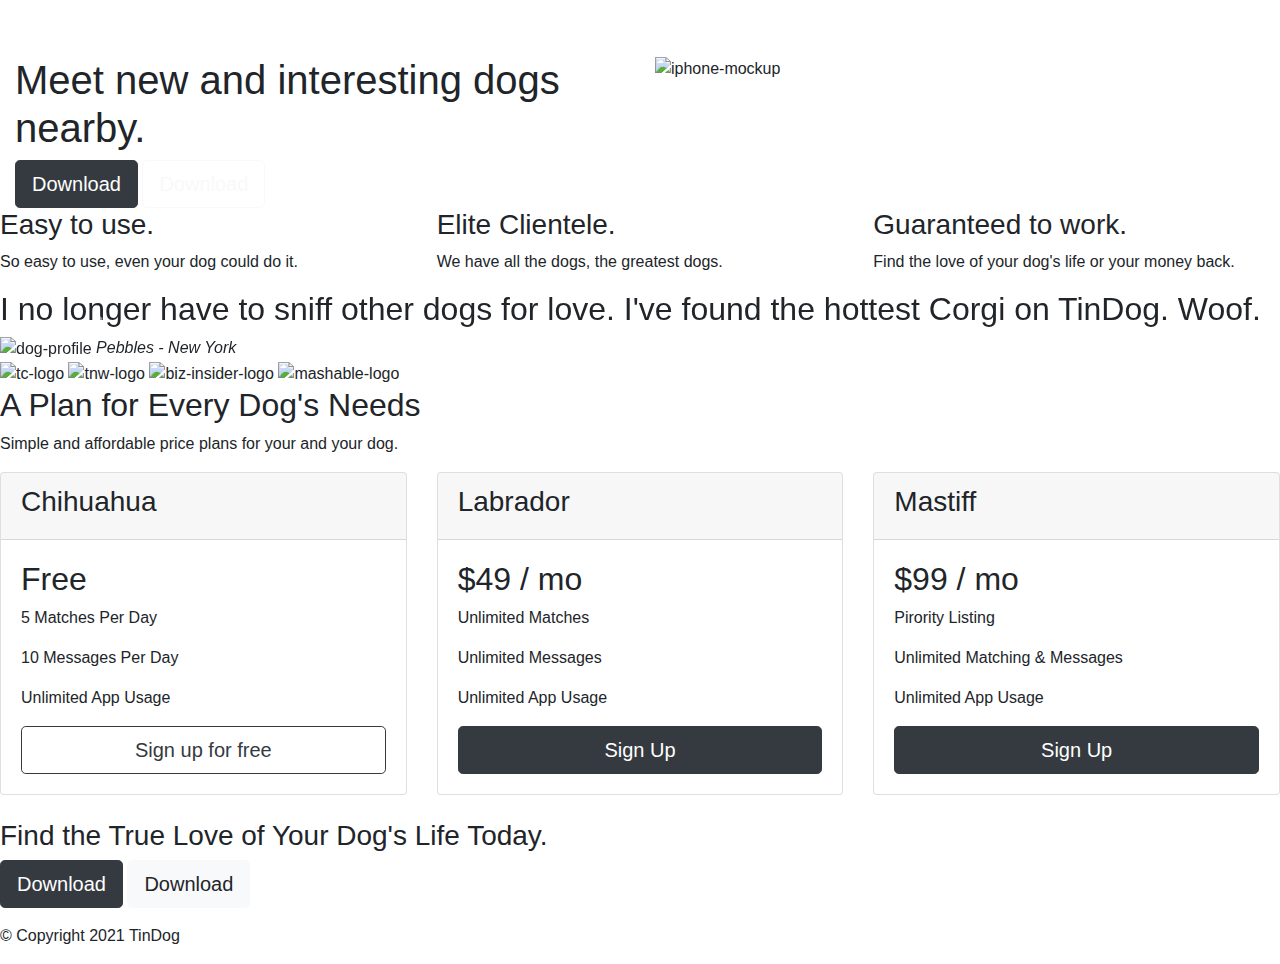
==== index.html @ ceaa9ab2 "Add files via upload" ====
<!DOCTYPE html>
<html>

<head>

  <meta charset="utf-8">
  <title>tinDog</title>

  <!-- Bootstrap scripts -->
  <script src="https://code.jquery.com/jquery-3.2.1.slim.min.js" integrity="sha384-KJ3o2DKtIkvYIK3UENzmM7KCkRr/rE9/Qpg6aAZGJwFDMVNA/GpGFF93hXpG5KkN" crossorigin="anonymous"></script>
  <script src="https://cdnjs.cloudflare.com/ajax/libs/popper.js/1.12.9/umd/popper.min.js" integrity="sha384-ApNbgh9B+Y1QKtv3Rn7W3mgPxhU9K/ScQsAP7hUibX39j7fakFPskvXusvfa0b4Q" crossorigin="anonymous"></script>
  <script src="https://maxcdn.bootstrapcdn.com/bootstrap/4.0.0/js/bootstrap.min.js" integrity="sha384-JZR6Spejh4U02d8jOt6vLEHfe/JQGiRRSQQxSfFWpi1MquVdAyjUar5+76PVCmYl" crossorigin="anonymous"></script>

  <!-- fonts -->
  <link href="https://fonts.googleapis.com/css2?family=Montserrat:wght@400;600;700;900&family=Ubuntu&display=swap" rel="stylesheet">

  <!-- fontawesome -->
  <script src="https://kit.fontawesome.com/6fe6f8eb35.js" crossorigin="anonymous"></script>

  <!-- Stylesheets -->
  <link rel="stylesheet" href="https://maxcdn.bootstrapcdn.com/bootstrap/4.0.0/css/bootstrap.min.css" integrity="sha384-Gn5384xqQ1aoWXA+058RXPxPg6fy4IWvTNh0E263XmFcJlSAwiGgFAW/dAiS6JXm" crossorigin="anonymous">
  <link rel="stylesheet" href="css/styles.css">

</head>


<body>

  <section class="colored-section" id="title">
    <!-- top container -->
    <div class="container-fluid">
      <!-- main navigation bar -->
      <nav class="navbar navbar-expand-lg navbar-dark">
        <a class="navbar-brand" href="">tindog</a>
        <button class="navbar-toggler" type="button" data-toggle="collapse" data-target="#navbarTogglerDemo02" aria-controls="navbarTogglerDemo02" aria-expanded="false" aria-label="Toggle navigation">
          <span class="navbar-toggler-icon"></span>
        </button>
        <div class="collapse navbar-collapse" id="navbarTogglerDemo02">
          <ul class="navbar-nav ml-auto">
            <li class="nav-item">
              <a class="nav-link" href="">Contact</a>
            </li>
            <li class="nav-item">
              <a class="nav-link" href="">Pricing</a>
            </li>
            <li class="nav-item">
              <a class="nav-link" href="">Download</a>
            </li>
          </ul>
        </div>
      </nav>



      <!-- Title -->

      <div class="row">
        <div class="col-lg-6">
          <h1 class="catchPhrase">Meet new and interesting dogs nearby.</h1>
          <button type="button" class="btn btn-dark btn-lg"> <i class="fab fa-apple"></i> Download</button>
          <button type="button" class="gpBtn btn btn-outline-light btn-lg"> <i class="fab fa-google-play"></i> Download</button>
        </div>

        <div class="col-lg-6">
          <img class="dogSelfie" src="images/iphone6.png" alt="iphone-mockup">
        </div>
      </div>
    </div>
  </section>


  <!-- Features -->

  <section class="white-section" id="features">

    <div class="row">
      <div class="featContainer col-lg-4 col-md-12 col-sm-12">
        <i class="faStack fas fa-check-circle fa-5x"></i>
        <h3 class="featHeadings">Easy to use.</h3>
        <p class="featDescript">So easy to use, even your dog could do it.</p>
      </div>
      <div class="featContainer col-lg-4 col-md-12 col-sm-12">
        <i class="faStack fas fa-bullseye fa-5x"></i>
        <h3 class="featHeadings">Elite Clientele.</h3>
        <p class="featDescript">We have all the dogs, the greatest dogs.</p>
      </div>
      <div class="featContainer col-lg-4 col-md-12 col-sm-12">
        <i class="faStack fas fa-heart fa-5x"></i>
        <h3 class="featHeadings">Guaranteed to work.</h3>
        <p class="featDescript">Find the love of your dog's life or your money back.</p>
      </div>
    </div>
    </div>
  </section>


  <!-- Testimonials -->

  <section class="colored-section" id="testimonials">

    <div id="testimonial-slides" class="carousel slide" data-ride="true" data-interval="10000" data-pause:"hover">
      <div class="carousel-inner">
        <div class="carousel-item active ">
          <h2 class="testimonial-text">I no longer have to sniff other dogs for love. I've found the hottest Corgi on TinDog. Woof.</h2>
          <img class="testimonialImg" src="images/dog-img.jpg" alt="dog-profile">
          <em>Pebbles - New York</em>
        </div>
        <div class="carousel-item">
          <h2 class="testimonial-text">My dog used to be so lonely, but with TinDog's help, they've found the love of their life. I think.</h2>
          <img class="testimonialImg" src="images/lady-img.jpg" alt="lady-profile">
          <em>Beverly - Illinois</em>
        </div>
        <div class="carousel-item">
          <h2 class="testimonial-text">After years of traveling Kylo was ready to settle down. He found his true love shortly after joining Tindog.</h2>
          <img class="testimonialImg" src="images/Kylo.jpg" alt="Kylo-profile">
          <em>Kylo - North Carolina</em>
        </div>
      </div>
      <a class="carousel-control-prev" href="#testimonial-slides" role="button" data-slide="prev">
        <span class="carousel-control-prev-icon" aria-hidden="true"></span>
        <span class="sr-only">Previous</span>
      </a>
      <a class="carousel-control-next" href="#testimonial-slides" role="button" data-slide="next">
        <span class="carousel-control-next-icon" aria-hidden="true"></span>
        <span class="sr-only">Next</span>
      </a>

  </section>


  <!-- Press -->

  <section class="colored-section" id="press">
    <img class="pressLogo" src="images/techcrunch.png" alt="tc-logo">
    <img class="pressLogo" src="images/tnw.png" alt="tnw-logo">
    <img class="pressLogo" src="images/bizinsider.png" alt="biz-insider-logo">
    <img class="pressLogo" src="images/mashable.png" alt="mashable-logo">

  </section>


  <!-- Pricing -->

  <section class="white-section" id="pricing">
    <h2 class="card-section-heading">A Plan for Every Dog's Needs</h2>
    <p>Simple and affordable price plans for your and your dog.</p>
    <div class="row">
      <div class="pricing-column col-lg-4 col-md-6 col-sm-12">
        <div class="card">
          <div class="card-header bg-muted">
            <h3 class="card-heading">Chihuahua</h3>
          </div>
          <div class="card-body">
            <h2 class="price-text">Free</h2>
            <p>5 Matches Per Day</p>
            <p>10 Messages Per Day</p>
            <p>Unlimited App Usage</p>
            <button type="button" class="btn btn-lg btn-block btn-outline-dark">Sign up for free</button>
          </div>
        </div>
      </div>
      <div class="pricing-column col-lg-4 col-md-6 col-sm-12">
        <div class="card mb-4 box-shadow">
          <div class="card-header">
            <h3 class="card-heading">Labrador</h3>
          </div>
          <div class="card-body">
            <h2 class="price-text">$49 / mo</h2>
            <p>Unlimited Matches</p>
            <p>Unlimited Messages</p>
            <p>Unlimited App Usage</p>
            <button type="button" class="btn btn-lg btn-block btn-dark">Sign Up</button>
          </div>
        </div>
      </div>
      <div class="pricing-column col-lg-4 col-md-12 col-sm-12">
        <div class="card">
          <div class="card-header">
            <h3 class="card-heading">Mastiff</h3>
          </div>
          <div class="card-body">
            <h2 class="price-text">$99 / mo</h2>
            <p>Pirority Listing</p>
            <p>Unlimited Matching & Messages</p>
            <p>Unlimited App Usage</p>
            <button type="button" class="btn btn-lg btn-block btn-dark">Sign Up</button>
          </div>
        </div>
      </div>
    </div>
  </section>


  <!-- Call to Action -->

  <section class="colored-section" id="cta">

    <h3 class="true-love">Find the True Love of Your Dog's Life Today.</h3>
    <button type="button" class="apple-bottom btn btn-dark btn-lg"> <i class="fab fa-apple"></i> Download</button>
    <button type="button" class="google-bottom gpBtn btn btn-light btn-lg"> <i class="fab fa-google-play"></i> Download</button>

  </section>


  <!-- Footer -->

  <footer class="white-section" id="footer">

    <p>
      <i class="icon fab fa-twitter fa-1.5x"></i>
      <i class="icon fab fa-facebook-f fa-1.5x"></i>
      <i class="icon fab fa-instagram fa-1.5x"></i>
      <i class="icon fas fa-envelope fa-1.5x"></i>
    </p>
    <p class="copyright">© Copyright 2021 TinDog</p>

  </footer>


</body>

</html>
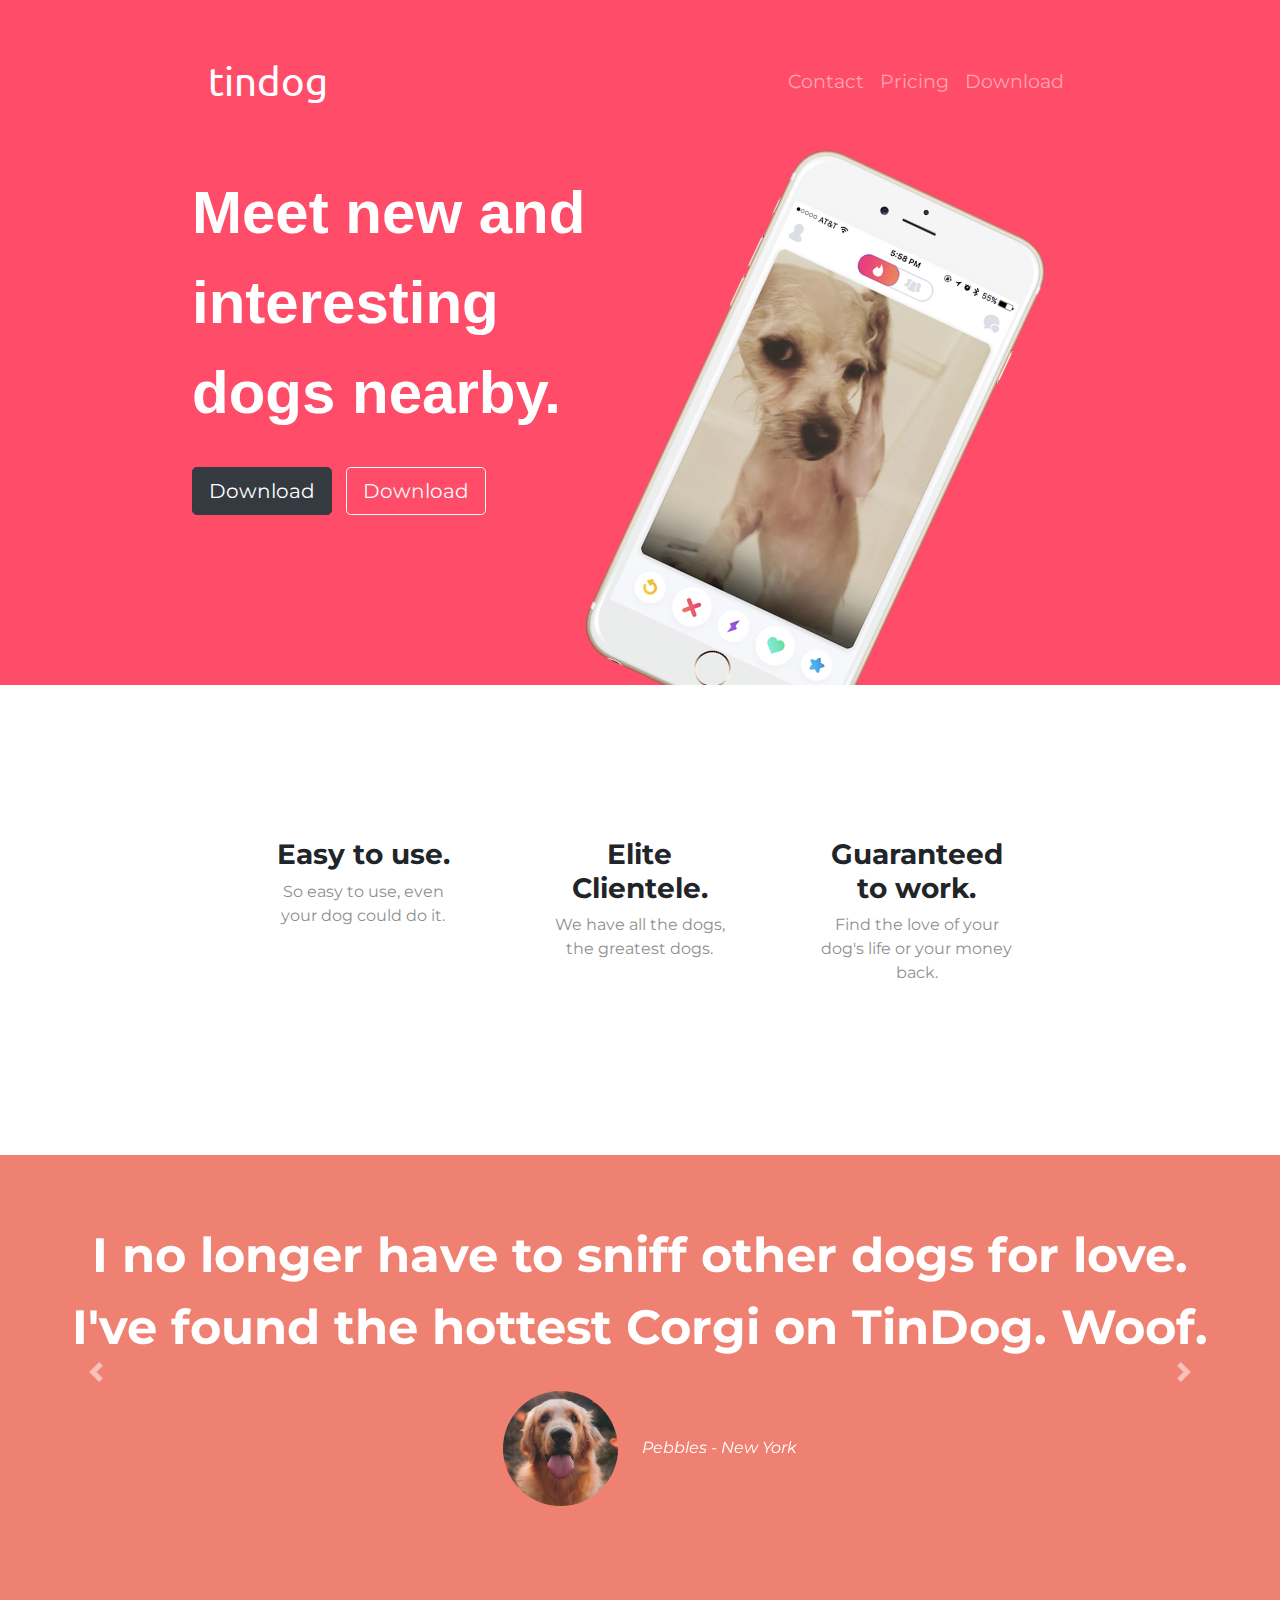
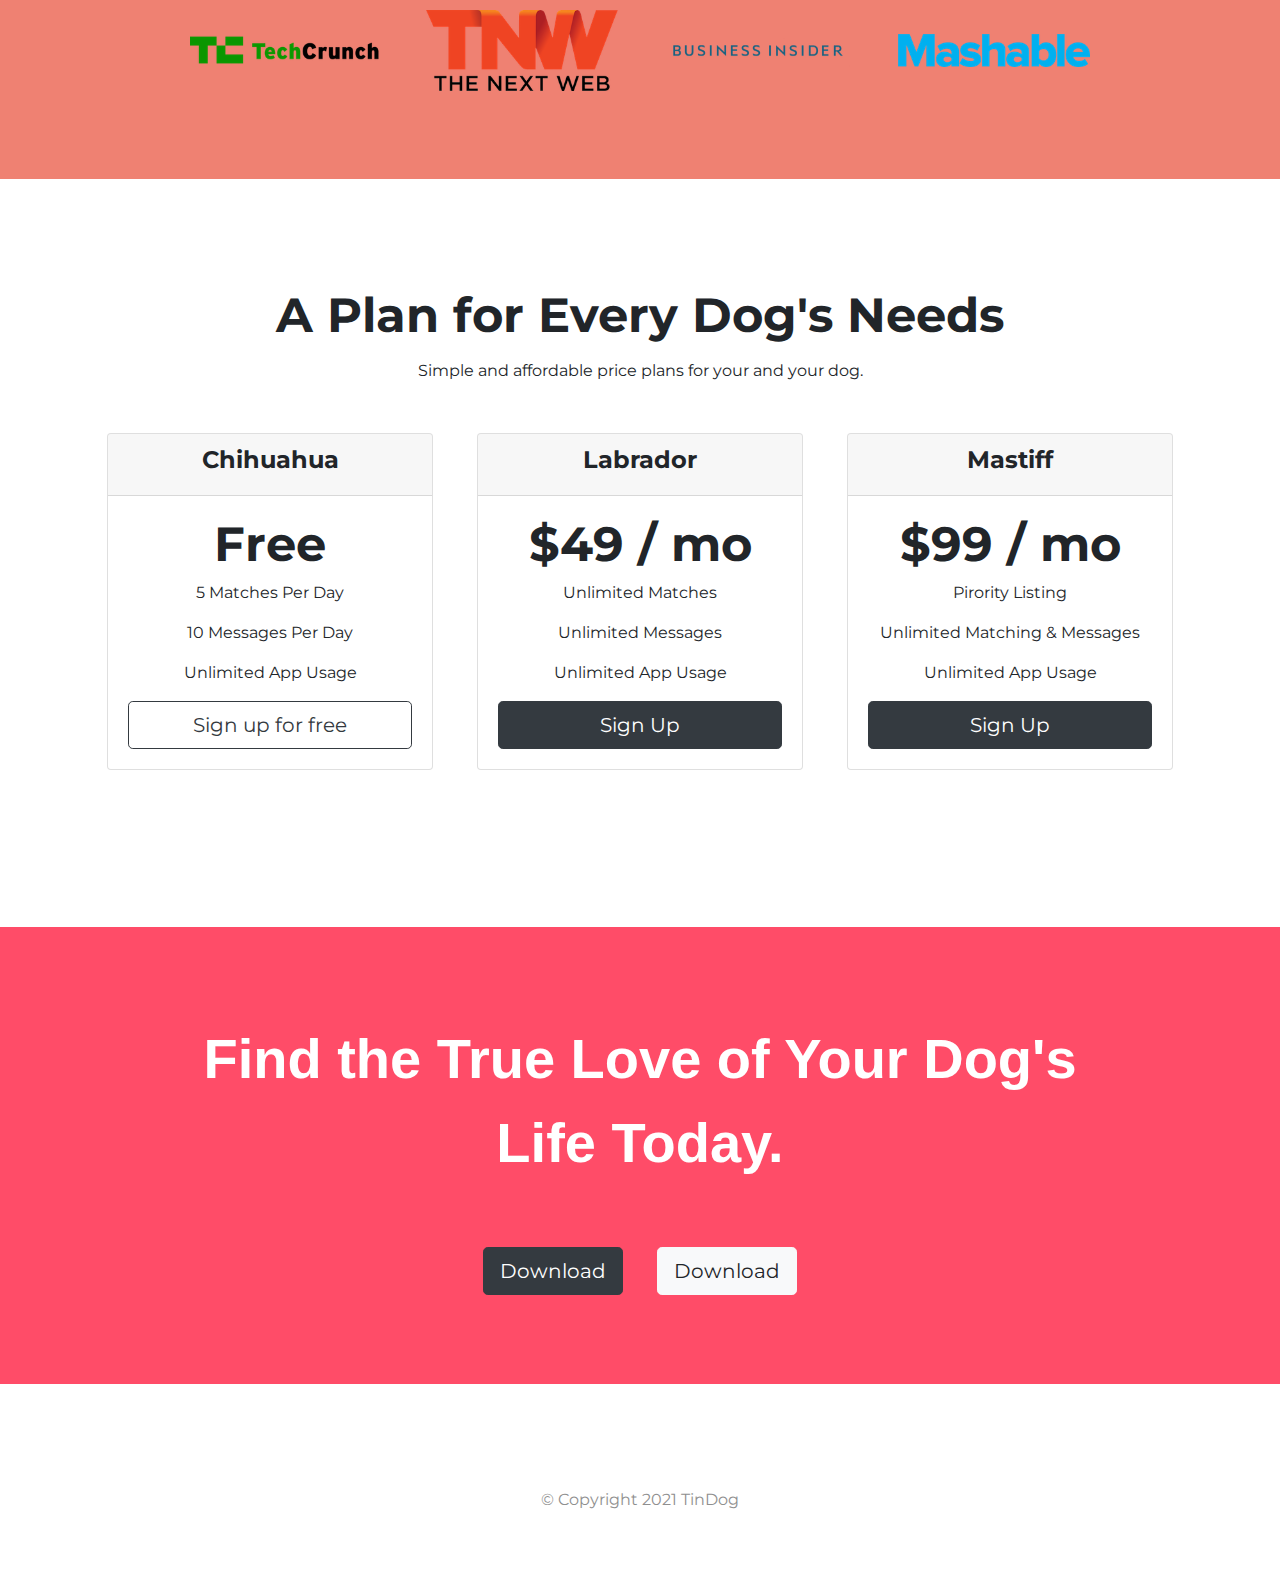
==== commit c93cb9b8: "Update index.html" ====
--- a/index.html
+++ b/index.html
@@ -131,7 +131,7 @@
   <!-- Press -->
 
   <section class="colored-section" id="press">
-    <img class="pressLogo" src="images/techcrunch.png" alt="tc-logo">
+    <img class="pressLogo" src="images/TechCrunch.png" alt="tc-logo">
     <img class="pressLogo" src="images/tnw.png" alt="tnw-logo">
     <img class="pressLogo" src="images/bizinsider.png" alt="biz-insider-logo">
     <img class="pressLogo" src="images/mashable.png" alt="mashable-logo">
--- a/css/styles.css
+++ b/css/styles.css
@@ -0,0 +1,237 @@
+body {
+  font-family: "Montserrat", sans-serif;
+  font-style: bold;
+  text-align: center;
+}
+
+h1, h2, h3, h4, h5, h6 {
+  font-family: "Montserrat";
+  font-style: bold;
+}
+
+/* headings */
+.catchPhrase {
+  font-family: 'Montserrat-Black', sans-serif;
+  font-size: 375%;
+  font-weight: 900;
+  size: 3.5rem;
+  line-height: 1.5;
+  padding-top: 7%;
+  padding-bottom: 7%;
+  color: white;
+}
+
+.featHeadings {
+  font-weight: 700;
+}
+
+.testimonial-text {
+  font-weight: 700;
+  font-size: 3rem;
+  line-height: 1.5;
+}
+
+.card-section-heading {
+  font-weight: 700;
+  font-size: 3rem;
+  line-height: 1.5;
+}
+
+.card-heading {
+  font-weight: 700;
+  font-size: 1.5rem;
+}
+
+.price-text {
+  font-size: 3rem;
+  font-weight: 700;
+}
+
+.true-love {
+  color: white;
+  font-family: 'Montserrat-Black', sans-serif;
+  font-weight: 900;
+  font-size: 3.5rem;
+  line-height: 1.5;
+  padding-bottom: 6%;
+}
+
+/* IDs */
+#title {
+  padding-bottom: 2.5%;
+  text-align: left;
+}
+
+#features {
+  padding: 7rem 15rem;
+  position: relative;
+}
+
+#testimonials {
+  position: relative;
+}
+
+#press {
+  padding-bottom: 3%;
+  position: relative;
+}
+
+#pricing {
+  padding: 100px;
+  position: relative;
+  background-color: #fff;
+}
+
+#cta {
+  background-color: #ff4c68;
+  padding: 7% 15%;
+}
+
+#footer {
+  background-color: #fff;
+  margin: 5% auto;
+}
+
+/* sections */
+.colored-section {
+  background-color: #ff4c68;
+  color: #fff;
+}
+
+#testimonials.colored-section {
+  background-color: #ef8172;
+  color: #fff;
+}
+
+#press.colored-section {
+  background-color: #ef8172;
+}
+
+.white-section {
+  background-color: #fff;
+}
+
+.container-fluid {
+  padding: 3% 15% 3% 15%;
+  height: 40rem;
+  margin-bottom: 1%;
+}
+
+.catchPhrase {
+  font-family: 'Montserrat-Black', sans-serif;
+  font-size: 375%;
+  font-weight: 900;
+  size: 3.5rem;
+  line-height: 1.5;
+  padding-top: 10%;
+  padding-bottom: 5%;
+  color: white;
+}
+
+.gpBtn {
+  margin-left: 10px;
+}
+
+.dogSelfie {
+  transform: rotate(25deg);
+  padding-top: 10%;
+  width: 60%;
+  position: absolute;
+  right: 30%;
+}
+
+.nav-link {
+  padding-left: 2rem;
+  font-size: 1.2rem;
+}
+
+.navbar-brand {
+  font-size: 2.5rem;
+  font-family: Ubuntu;
+}
+
+/* features section */
+.featContainer {
+  padding: 5%;
+}
+
+.faStack {
+  color: #ef8172;
+  padding-bottom: 5%;
+}
+
+.faStack:hover {
+  color: #FF4C68;
+}
+
+.featDescript {
+  color: #8f8f8f;
+}
+
+/* testimonial section */
+.testimonialImg {
+  width: 10%;
+  border-radius: 100%;
+  margin: 20px;
+}
+
+.pressLogo {
+  width: 15%;
+  margin: 20px 20px 50px;
+}
+
+.carousel-item {
+  padding: 5%;
+}
+
+/* pricing and footer section */
+.pricing-column {
+  padding: 3% 2%;
+}
+
+.apple-bottom {
+  position: relative;
+  right: .625rem;
+}
+
+.google-bottom {
+  position: relative;
+  left: .625rem;
+}
+
+.copyright {
+  color: #8f8f8f;
+}
+
+.icon {
+  padding-left: .5%;
+  padding-right: .5%;
+}
+
+/* Media Query */
+@media (max-width: 1024px) {
+  #title {
+    text-align: center;
+    margin-bottom: auto;
+  }
+
+  .dogSelfie {
+    position: static;
+    padding-top: 10%;
+    width: 60%;
+    right: 30%;
+    transform: rotate(0deg);
+  }
+
+  .container-fluid {
+    padding: 3% 15% 0% 15%;
+    height: 40rem;
+    margin-bottom: 37.5rem;
+  }
+}
+
+@media (max-width: 1244px) {
+  .catchPhrase {
+    font-size: 275%;
+  }
+}
